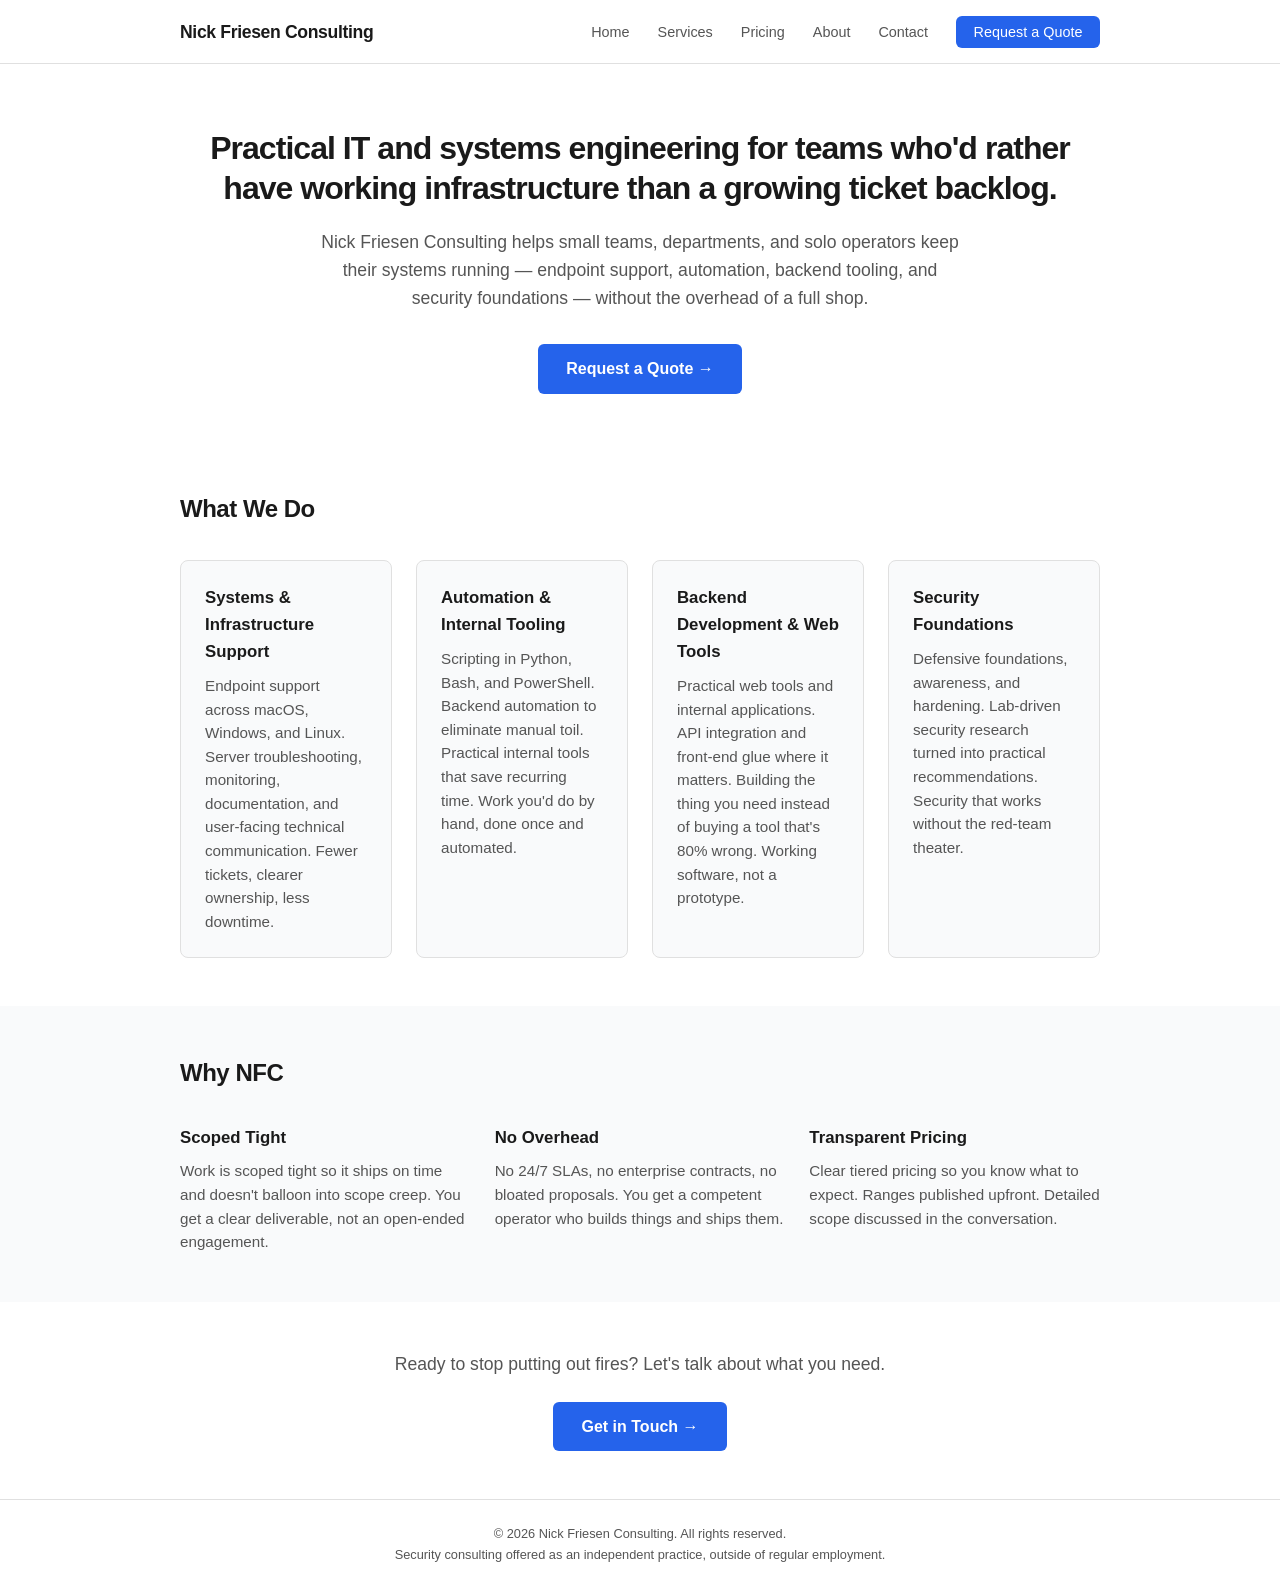
==== index.html @ 576a753d "Build NFC consultancy site v1 — 5 pages: Home, About, Services, Pricing, Contact - Clean, minimal, m" ====
<!DOCTYPE html>
<html lang="en">
<head>
  <meta charset="UTF-8">
  <meta name="viewport" content="width=device-width, initial-scale=1.0">
  <title>Nick Friesen Consulting — Practical IT and Systems Engineering</title>
  <meta name="description" content="Nick Friesen Consulting helps small teams, departments, and solo operators keep their systems running — endpoint support, automation, backend tooling, and security foundations.">
  <link rel="stylesheet" href="css/style.css">
</head>
<body>

  <nav>
    <div class="nav-inner">
      <div class="nav-brand"><a href="index.html">Nick Friesen Consulting</a></div>
      <button class="hamburger" id="hamburger" aria-label="Toggle navigation">
        <span></span>
        <span></span>
        <span></span>
      </button>
      <ul class="nav-links" id="navLinks">
        <li><a href="index.html">Home</a></li>
        <li><a href="services.html">Services</a></li>
        <li><a href="pricing.html">Pricing</a></li>
        <li><a href="about.html">About</a></li>
        <li><a href="contact.html">Contact</a></li>
        <li><a href="contact.html" class="nav-cta">Request a Quote</a></li>
      </ul>
    </div>
  </nav>

  <main>
    <section class="hero">
      <div class="container">
        <h1>Practical IT and systems engineering for teams who'd rather have working infrastructure than a growing ticket backlog.</h1>
        <p>Nick Friesen Consulting helps small teams, departments, and solo operators keep their systems running — endpoint support, automation, backend tooling, and security foundations — without the overhead of a full shop.</p>
        <a href="contact.html" class="btn-primary">Request a Quote &rarr;</a>
      </div>
    </section>

    <section class="section">
      <div class="container">
        <h2 class="section-title">What We Do</h2>
        <div class="cards">
          <div class="card">
            <h3>Systems &amp; Infrastructure Support</h3>
            <p>Endpoint support across macOS, Windows, and Linux. Server troubleshooting, monitoring, documentation, and user-facing technical communication. Fewer tickets, clearer ownership, less downtime.</p>
          </div>
          <div class="card">
            <h3>Automation &amp; Internal Tooling</h3>
            <p>Scripting in Python, Bash, and PowerShell. Backend automation to eliminate manual toil. Practical internal tools that save recurring time. Work you'd do by hand, done once and automated.</p>
          </div>
          <div class="card">
            <h3>Backend Development &amp; Web Tools</h3>
            <p>Practical web tools and internal applications. API integration and front-end glue where it matters. Building the thing you need instead of buying a tool that's 80% wrong. Working software, not a prototype.</p>
          </div>
          <div class="card">
            <h3>Security Foundations</h3>
            <p>Defensive foundations, awareness, and hardening. Lab-driven security research turned into practical recommendations. Security that works without the red-team theater.</p>
          </div>
        </div>
      </div>
    </section>

    <section class="section" style="background: var(--color-light-bg);">
      <div class="container">
        <h2 class="section-title">Why NFC</h2>
        <div class="three-col">
          <div>
            <h3>Scoped Tight</h3>
            <p>Work is scoped tight so it ships on time and doesn't balloon into scope creep. You get a clear deliverable, not an open-ended engagement.</p>
          </div>
          <div>
            <h3>No Overhead</h3>
            <p>No 24/7 SLAs, no enterprise contracts, no bloated proposals. You get a competent operator who builds things and ships them.</p>
          </div>
          <div>
            <h3>Transparent Pricing</h3>
            <p>Clear tiered pricing so you know what to expect. Ranges published upfront. Detailed scope discussed in the conversation.</p>
          </div>
        </div>
      </div>
    </section>

    <section class="section">
      <div class="container" style="text-align: center;">
        <p style="font-size: 1.1rem; color: var(--color-text-secondary); margin-bottom: 1.5rem;">Ready to stop putting out fires? Let's talk about what you need.</p>
        <a href="contact.html" class="btn-primary">Get in Touch &rarr;</a>
      </div>
    </section>
  </main>

  <footer>
    <div class="container">
      <div class="footer-inner">
        &copy; 2026 Nick Friesen Consulting. All rights reserved.<br>
        Security consulting offered as an independent practice, outside of regular employment.
      </div>
    </div>
  </footer>

  <script>
    document.getElementById('hamburger').addEventListener('click', function() {
      document.getElementById('navLinks').classList.toggle('active');
    });
  </script>

</body>
</html>
---- css/style.css ----
/* NFC Consultancy — Main Stylesheet */
/* Clean, minimal, mobile-first. No animations. No frameworks. */

:root {
  --color-bg: #ffffff;
  --color-text: #1a1a1a;
  --color-text-secondary: #555555;
  --color-border: #e0e0e0;
  --color-accent: #2563eb;
  --color-accent-hover: #1d4ed8;
  --color-light-bg: #f9fafb;
  --font-sans: -apple-system, BlinkMacSystemFont, "Segoe UI", Roboto, "Helvetica Neue", Arial, sans-serif;
  --max-width: 960px;
  --nav-height: 64px;
}

*, *::before, *::after {
  box-sizing: border-box;
  margin: 0;
  padding: 0;
}

html {
  font-size: 16px;
  -webkit-font-smoothing: antialiased;
  -moz-osx-font-smoothing: grayscale;
}

body {
  font-family: var(--font-sans);
  color: var(--color-text);
  background: var(--color-bg);
  line-height: 1.6;
  min-height: 100vh;
  display: flex;
  flex-direction: column;
}

a {
  color: var(--color-accent);
  text-decoration: none;
}

a:hover {
  text-decoration: underline;
}

img {
  max-width: 100%;
  height: auto;
}

/* ---- Layout ---- */

.container {
  width: 100%;
  max-width: var(--max-width);
  margin: 0 auto;
  padding: 0 1.25rem;
}

main {
  flex: 1;
}

/* ---- Navigation ---- */

nav {
  position: sticky;
  top: 0;
  z-index: 100;
  background: var(--color-bg);
  border-bottom: 1px solid var(--color-border);
  height: var(--nav-height);
}

.nav-inner {
  display: flex;
  align-items: center;
  justify-content: space-between;
  height: var(--nav-height);
  max-width: var(--max-width);
  margin: 0 auto;
  padding: 0 1.25rem;
}

.nav-brand {
  font-size: 1.1rem;
  font-weight: 700;
  color: var(--color-text);
  letter-spacing: -0.02em;
}

.nav-brand a {
  color: var(--color-text);
  text-decoration: none;
}

.nav-brand a:hover {
  text-decoration: none;
}

.nav-links {
  display: flex;
  align-items: center;
  gap: 1.75rem;
  list-style: none;
}

.nav-links a {
  color: var(--color-text-secondary);
  font-size: 0.9rem;
  font-weight: 500;
  text-decoration: none;
}

.nav-links a:hover {
  color: var(--color-text);
  text-decoration: none;
}

.nav-cta {
  background: var(--color-accent);
  color: #fff !important;
  padding: 0.5rem 1.1rem;
  border-radius: 6px;
  font-size: 0.85rem;
  font-weight: 600;
  text-decoration: none;
}

.nav-cta:hover {
  background: var(--color-accent-hover);
  text-decoration: none;
  color: #fff !important;
}

/* Hamburger */

.hamburger {
  display: none;
  background: none;
  border: none;
  cursor: pointer;
  padding: 0.25rem;
}

.hamburger span {
  display: block;
  width: 24px;
  height: 2px;
  background: var(--color-text);
  margin: 5px 0;
  transition: none;
}

/* ---- Hero ---- */

.hero {
  padding: 4rem 0 3rem;
  text-align: center;
}

.hero h1 {
  font-size: 2rem;
  font-weight: 700;
  line-height: 1.25;
  letter-spacing: -0.03em;
  margin-bottom: 1.25rem;
  color: var(--color-text);
}

.hero p {
  font-size: 1.1rem;
  color: var(--color-text-secondary);
  max-width: 640px;
  margin: 0 auto 2rem;
  line-height: 1.6;
}

.btn-primary {
  display: inline-block;
  background: var(--color-accent);
  color: #fff;
  padding: 0.75rem 1.75rem;
  border-radius: 6px;
  font-size: 1rem;
  font-weight: 600;
  text-decoration: none;
  border: none;
  cursor: pointer;
}

.btn-primary:hover {
  background: var(--color-accent-hover);
  text-decoration: none;
  color: #fff;
}

/* ---- Section ---- */

.section {
  padding: 3rem 0;
}

.section-title {
  font-size: 1.5rem;
  font-weight: 700;
  margin-bottom: 2rem;
  letter-spacing: -0.02em;
}

/* ---- Cards Grid ---- */

.cards {
  display: grid;
  grid-template-columns: 1fr;
  gap: 1.5rem;
}

.card {
  background: var(--color-light-bg);
  border: 1px solid var(--color-border);
  border-radius: 8px;
  padding: 1.5rem;
}

.card h3 {
  font-size: 1.05rem;
  font-weight: 700;
  margin-bottom: 0.5rem;
  color: var(--color-text);
}

.card p {
  font-size: 0.95rem;
  color: var(--color-text-secondary);
  line-height: 1.55;
}

/* ---- Three Column Section ---- */

.three-col {
  display: grid;
  grid-template-columns: 1fr;
  gap: 1.5rem;
}

.three-col h3 {
  font-size: 1.05rem;
  font-weight: 700;
  margin-bottom: 0.5rem;
}

.three-col p {
  font-size: 0.95rem;
  color: var(--color-text-secondary);
  line-height: 1.55;
}

/* ---- Service Detail ---- */

.service-detail {
  border: 1px solid var(--color-border);
  border-radius: 8px;
  padding: 1.5rem;
  margin-bottom: 1.25rem;
}

.service-detail:last-of-type {
  margin-bottom: 0;
}

.service-detail h3 {
  font-size: 1.1rem;
  font-weight: 700;
  margin-bottom: 0.75rem;
}

.service-detail ul {
  margin: 0 0 0.75rem 1.25rem;
  font-size: 0.95rem;
  color: var(--color-text-secondary);
}

.service-detail ul li {
  margin-bottom: 0.25rem;
}

.service-detail .delivers {
  font-weight: 600;
  font-size: 0.9rem;
  margin-bottom: 0.75rem;
  color: var(--color-text);
}

.service-detail .best-for {
  font-size: 0.9rem;
  color: var(--color-text-secondary);
  margin-bottom: 1rem;
}

.service-detail .quote-link {
  font-size: 0.9rem;
  font-weight: 600;
}

.compliance-note {
  margin-top: 2rem;
  padding: 1rem 1.25rem;
  background: var(--color-light-bg);
  border-left: 3px solid var(--color-border);
  border-radius: 0 6px 6px 0;
  font-size: 0.85rem;
  color: var(--color-text-secondary);
  line-height: 1.5;
}

/* ---- Pricing Cards ---- */

.pricing-grid {
  display: grid;
  grid-template-columns: 1fr;
  gap: 1.5rem;
}

.pricing-card {
  border: 1px solid var(--color-border);
  border-radius: 8px;
  padding: 1.75rem;
  text-align: center;
}

.pricing-card h3 {
  font-size: 1.2rem;
  font-weight: 700;
  margin-bottom: 0.25rem;
}

.pricing-card .subtitle {
  font-size: 0.9rem;
  color: var(--color-text-secondary);
  margin-bottom: 1rem;
}

.pricing-card .range {
  font-size: 1.3rem;
  font-weight: 700;
  color: var(--color-accent);
  margin-bottom: 0.75rem;
}

.pricing-card p {
  font-size: 0.9rem;
  color: var(--color-text-secondary);
  margin-bottom: 0.5rem;
  line-height: 1.5;
}

.pricing-card .best-for {
  font-size: 0.85rem;
  color: var(--color-text-secondary);
  margin-bottom: 1.25rem;
}

.pricing-note {
  margin-top: 2rem;
  font-size: 0.85rem;
  color: var(--color-text-secondary);
  text-align: center;
  font-style: italic;
}

/* ---- Contact Form ---- */

.contact-layout {
  display: grid;
  grid-template-columns: 1fr;
  gap: 2.5rem;
}

.form-group {
  margin-bottom: 1.25rem;
}

.form-group label {
  display: block;
  font-size: 0.9rem;
  font-weight: 600;
  margin-bottom: 0.35rem;
  color: var(--color-text);
}

.form-group input,
.form-group select,
.form-group textarea {
  width: 100%;
  padding: 0.6rem 0.75rem;
  border: 1px solid var(--color-border);
  border-radius: 6px;
  font-size: 0.95rem;
  font-family: var(--font-sans);
  color: var(--color-text);
  background: var(--color-bg);
}

.form-group input:focus,
.form-group select:focus,
.form-group textarea:focus {
  outline: none;
  border-color: var(--color-accent);
  box-shadow: 0 0 0 3px rgba(37, 99, 235, 0.1);
}

.form-group textarea {
  min-height: 120px;
  resize: vertical;
}

.contact-info h3 {
  font-size: 1.05rem;
  font-weight: 700;
  margin-bottom: 0.75rem;
}

.contact-info p {
  font-size: 0.9rem;
  color: var(--color-text-secondary);
  margin-bottom: 0.5rem;
  line-height: 1.5;
}

.contact-links {
  list-style: none;
  margin-top: 1.25rem;
}

.contact-links li {
  margin-bottom: 0.4rem;
  font-size: 0.9rem;
}

.contact-links a {
  color: var(--color-accent);
}

/* ---- Page Header ---- */

.page-header {
  padding: 3rem 0 2rem;
}

.page-header h1 {
  font-size: 1.75rem;
  font-weight: 700;
  letter-spacing: -0.02em;
  margin-bottom: 0.5rem;
}

.page-header p {
  font-size: 1rem;
  color: var(--color-text-secondary);
  max-width: 640px;
}

/* ---- About Content ---- */

.about-section {
  padding: 2rem 0;
  border-bottom: 1px solid var(--color-border);
}

.about-section:last-of-type {
  border-bottom: none;
}

.about-section h2 {
  font-size: 1.25rem;
  font-weight: 700;
  margin-bottom: 0.75rem;
}

.about-section p {
  font-size: 0.95rem;
  color: var(--color-text-secondary);
  line-height: 1.6;
  max-width: 720px;
}

.about-section ul {
  list-style: none;
  margin-top: 0.75rem;
}

.about-section ul li {
  font-size: 0.95rem;
  color: var(--color-text-secondary);
  margin-bottom: 0.4rem;
  line-height: 1.5;
}

/* ---- Footer ---- */

footer {
  border-top: 1px solid var(--color-border);
  padding: 1.5rem 0;
  margin-top: auto;
}

.footer-inner {
  text-align: center;
  font-size: 0.8rem;
  color: var(--color-text-secondary);
  line-height: 1.6;
}

/* ---- Mobile ---- */

@media (max-width: 768px) {
  .hero {
    padding: 2.5rem 0 2rem;
  }

  .hero h1 {
    font-size: 1.5rem;
  }

  .hero p {
    font-size: 1rem;
  }

  .section {
    padding: 2rem 0;
  }

  .section-title {
    font-size: 1.25rem;
  }

  .page-header {
    padding: 2rem 0 1.5rem;
  }

  .page-header h1 {
    font-size: 1.4rem;
  }

  .hamburger {
    display: block;
  }

  .nav-links {
    display: none;
    position: absolute;
    top: var(--nav-height);
    left: 0;
    right: 0;
    background: var(--color-bg);
    border-bottom: 1px solid var(--color-border);
    flex-direction: column;
    padding: 1rem 1.25rem 1.25rem;
    gap: 0.75rem;
  }

  .nav-links.active {
    display: flex;
  }

  .nav-links li {
    width: 100%;
  }

  .nav-links a {
    display: block;
    padding: 0.5rem 0;
    font-size: 1rem;
  }

  .nav-cta {
    text-align: center;
    display: block;
    padding: 0.65rem 1.1rem;
  }

  .cards {
    grid-template-columns: 1fr;
  }

  .three-col {
    grid-template-columns: 1fr;
  }

  .pricing-grid {
    grid-template-columns: 1fr;
  }

  .contact-layout {
    grid-template-columns: 1fr;
  }
}

@media (min-width: 769px) {
  .cards {
    grid-template-columns: repeat(2, 1fr);
  }

  .three-col {
    grid-template-columns: repeat(3, 1fr);
  }

  .pricing-grid {
    grid-template-columns: repeat(3, 1fr);
  }

  .contact-layout {
    grid-template-columns: 1.2fr 0.8fr;
  }
}

@media (min-width: 1024px) {
  .cards {
    grid-template-columns: repeat(4, 1fr);
  }
}
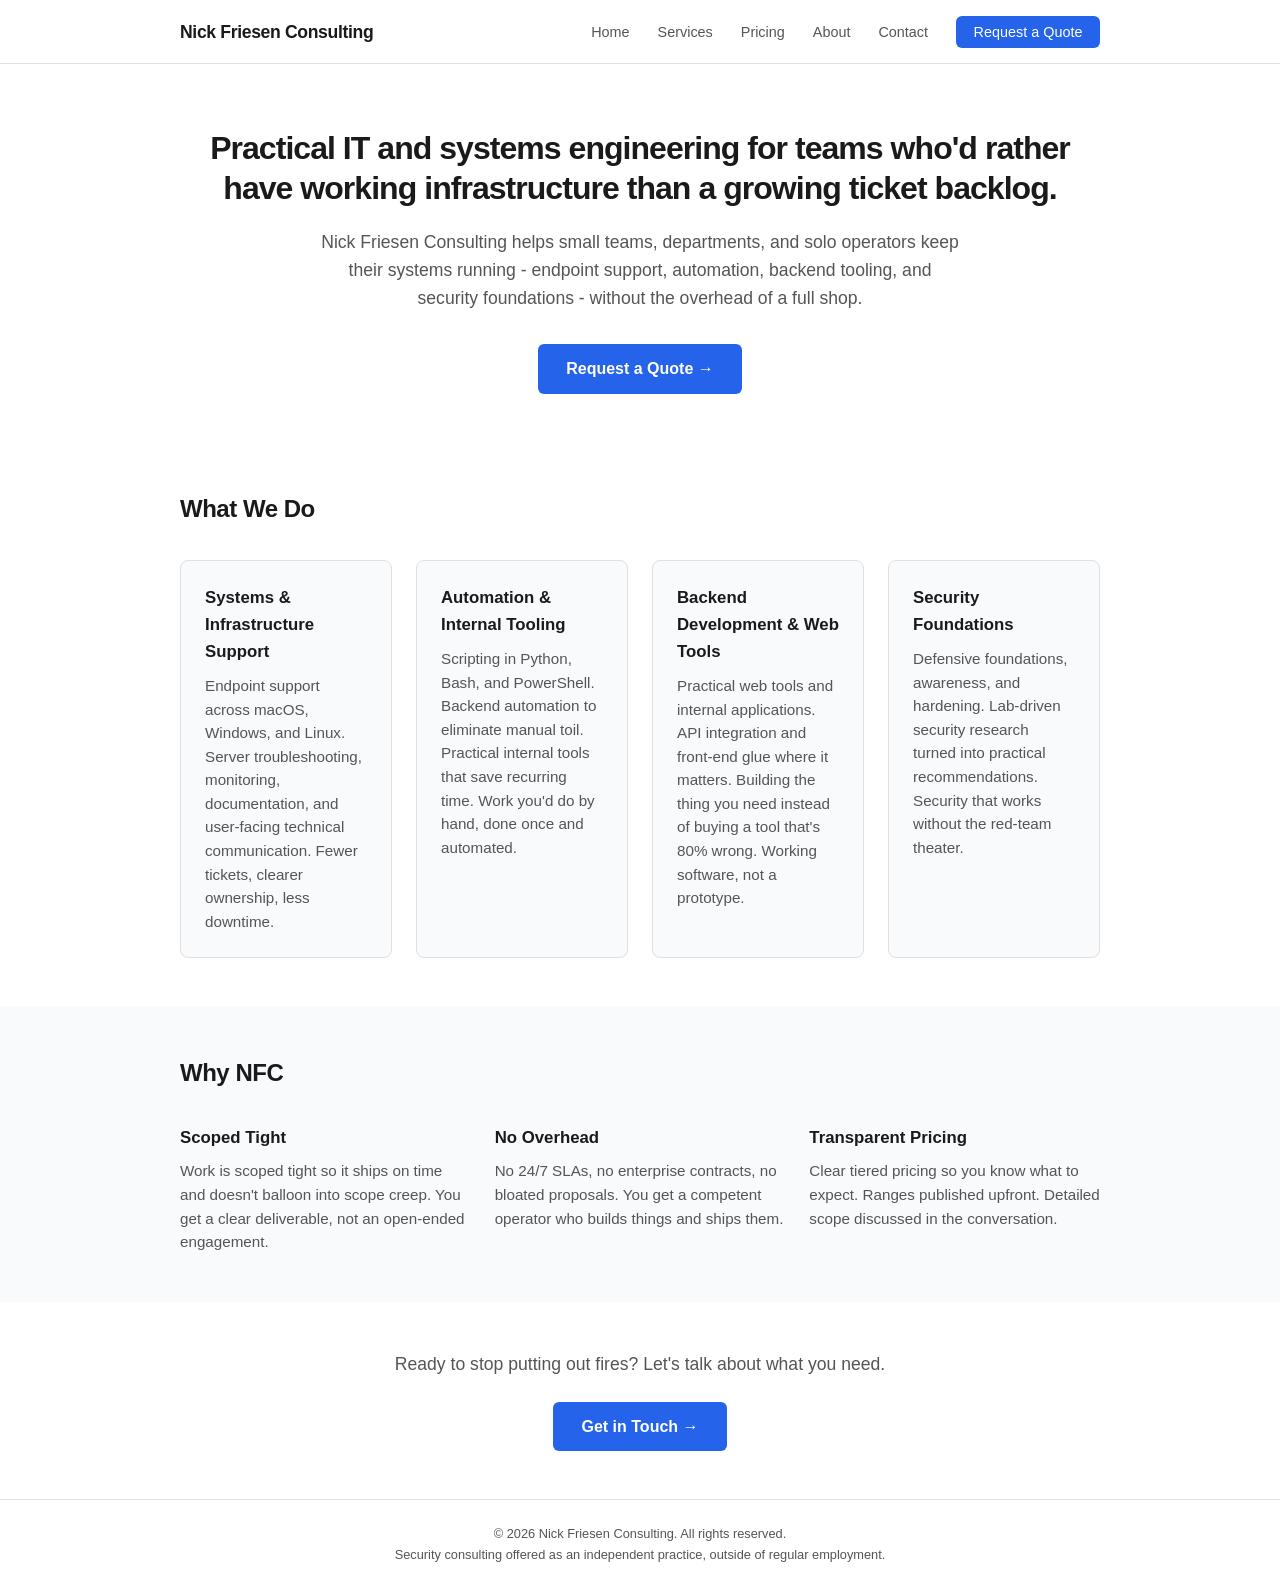
==== commit 68809ef3: "Replace all em-dashes with single dashes across entire site" ====
--- a/index.html
+++ b/index.html
@@ -3,8 +3,8 @@
 <head>
   <meta charset="UTF-8">
   <meta name="viewport" content="width=device-width, initial-scale=1.0">
-  <title>Nick Friesen Consulting — Practical IT and Systems Engineering</title>
-  <meta name="description" content="Nick Friesen Consulting helps small teams, departments, and solo operators keep their systems running — endpoint support, automation, backend tooling, and security foundations.">
+  <title>Nick Friesen Consulting - Practical IT and Systems Engineering</title>
+  <meta name="description" content="Nick Friesen Consulting helps small teams, departments, and solo operators keep their systems running - endpoint support, automation, backend tooling, and security foundations.">
   <link rel="stylesheet" href="css/style.css">
 </head>
 <body>
@@ -32,7 +32,7 @@
     <section class="hero">
       <div class="container">
         <h1>Practical IT and systems engineering for teams who'd rather have working infrastructure than a growing ticket backlog.</h1>
-        <p>Nick Friesen Consulting helps small teams, departments, and solo operators keep their systems running — endpoint support, automation, backend tooling, and security foundations — without the overhead of a full shop.</p>
+        <p>Nick Friesen Consulting helps small teams, departments, and solo operators keep their systems running - endpoint support, automation, backend tooling, and security foundations - without the overhead of a full shop.</p>
         <a href="contact.html" class="btn-primary">Request a Quote &rarr;</a>
       </div>
     </section>
--- a/css/style.css
+++ b/css/style.css
@@ -1,4 +1,4 @@
-/* NFC Consultancy — Main Stylesheet */
+/* NFC Consultancy - Main Stylesheet */
 /* Clean, minimal, mobile-first. No animations. No frameworks. */
 
 :root {
